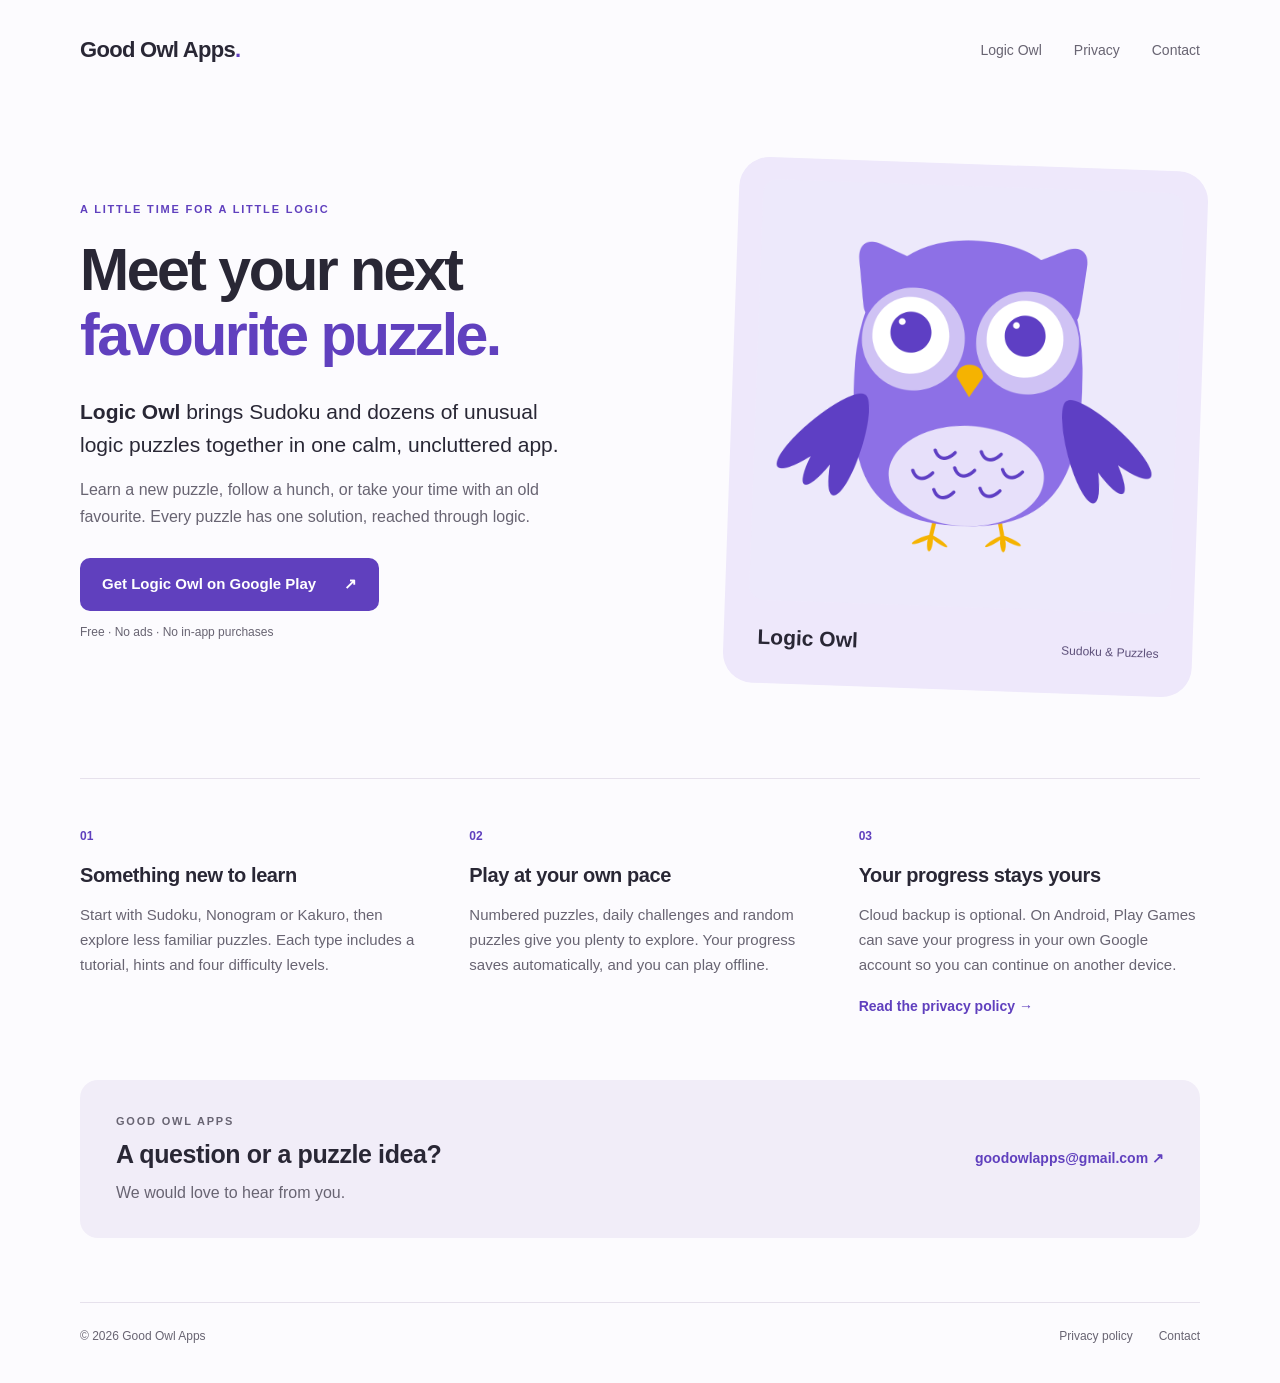
==== index.html @ fabba707 "Add Good Owl Apps website and privacy policy" ====
<!doctype html>
<html lang="en">
<head>
  <meta charset="utf-8">
  <meta name="viewport" content="width=device-width, initial-scale=1">
  <title>Good Owl Apps · Logic Owl</title>
  <meta name="description" content="Meet Logic Owl: Sudoku and dozens of logic puzzles, with offline play and optional cloud saves. Apps by Good Owl Apps.">
  <link rel="icon" href="logic-owl.png" type="image/png">
  <link rel="stylesheet" href="style.css">
</head>
<body>
  <a class="skip" href="#main">Skip to content</a>
  <header class="wrap header">
    <a class="brand" href="./">Good Owl Apps<span class="brand-dot" aria-hidden="true">.</span></a>
    <nav aria-label="Main navigation"><a href="#logic-owl">Logic Owl</a><a href="privacy.html">Privacy</a><a href="mailto:goodowlapps@gmail.com">Contact</a></nav>
  </header>
  <main id="main" class="wrap">
    <section id="logic-owl" class="hero" aria-labelledby="app-title">
      <div class="hero-copy">
        <p class="eyebrow">A little time for a little logic</p>
        <h1 id="app-title">Meet your next<br><span>favourite puzzle.</span></h1>
        <p class="lead"><strong>Logic Owl</strong> brings Sudoku and dozens of unusual logic puzzles together in one calm, uncluttered app.</p>
        <p class="intro">Learn a new puzzle, follow a hunch, or take your time with an old favourite. Every puzzle has one solution, reached through logic.</p>
        <a class="button" href="https://play.google.com/store/apps/details?id=de.goodowlapps.logicpuzzles">Get Logic Owl on Google Play <span aria-hidden="true">↗</span></a>
        <p class="small muted">Free · No ads · No in-app purchases</p>
      </div>
      <figure class="owl-card">
        <img src="logic-owl.png" alt="Logic Owl, a friendly purple owl" width="512" height="512">
        <figcaption>Logic Owl <span>Sudoku &amp; Puzzles</span></figcaption>
      </figure>
    </section>
    <section class="details" aria-label="About Logic Owl">
      <div><span class="detail-number">01</span><h2>Something new to learn</h2><p>Start with Sudoku, Nonogram or Kakuro, then explore less familiar puzzles. Each type includes a tutorial, hints and four difficulty levels.</p></div>
      <div><span class="detail-number">02</span><h2>Play at your own pace</h2><p>Numbered puzzles, daily challenges and random puzzles give you plenty to explore. Your progress saves automatically, and you can play offline.</p></div>
      <div><span class="detail-number">03</span><h2>Your progress stays yours</h2><p>Cloud backup is optional. On Android, Play Games can save your progress in your own Google account so you can continue on another device.</p><a class="text-link" href="privacy.html">Read the privacy policy <span aria-hidden="true">→</span></a></div>
    </section>
    <section class="contact" aria-labelledby="contact-title">
      <div><p class="eyebrow">Good Owl Apps</p><h2 id="contact-title">A question or a puzzle idea?</h2><p>We would love to hear from you.</p></div>
      <a class="text-link" href="mailto:goodowlapps@gmail.com">goodowlapps@gmail.com <span aria-hidden="true">↗</span></a>
    </section>
  </main>
  <footer class="wrap footer"><span>© 2026 Good Owl Apps</span><a href="privacy.html">Privacy policy</a><a href="mailto:goodowlapps@gmail.com">Contact</a></footer>
</body>
</html>
---- style.css ----
:root { color-scheme: light; --ink: #292735; --muted: #686472; --purple: #6040be; --lavender: #eee8fb; --line: #e6e1ec; }
* { box-sizing: border-box; }
html { scroll-behavior: smooth; scroll-padding-top: 30px; }
body { margin: 0; background: #fcfbfe; color: var(--ink); font-family: -apple-system, BlinkMacSystemFont, "Segoe UI", sans-serif; font-size: 16px; line-height: 1.65; }
a { color: var(--purple); text-underline-offset: 4px; }
a:focus-visible { outline: 3px solid #bc9dff; outline-offset: 6px; }
.wrap { width: min(1120px, calc(100% - 64px)); margin-inline: auto; }
.header { display: flex; align-items: center; justify-content: space-between; gap: 24px; padding-block: 32px; }
.brand { color: var(--ink); font-size: 22px; font-weight: 750; text-decoration: none; letter-spacing: -.7px; white-space: nowrap; }
.brand-dot { color: var(--purple); }
nav { display: flex; gap: 32px; }
nav a { font-size: 14px; color: var(--muted); text-decoration: none; }
nav a:hover { color: var(--purple); text-decoration: underline; }
.hero { display: grid; grid-template-columns: 1.25fr 1fr; gap: 64px; align-items: center; padding-block: 64px 88px; }
.eyebrow { color: var(--purple); text-transform: uppercase; font-size: 11px; font-weight: 750; letter-spacing: 1.8px; margin: 0 0 20px; }
h1 { font-size: clamp(40px, 4.8vw, 59px); font-weight: 760; line-height: 1.1; letter-spacing: -2.5px; margin: 0 0 28px; }
h1 span { color: var(--purple); }
.lead { font-size: 21px; line-height: 1.55; margin: 0 0 16px; max-width: 500px; }
.lead strong { font-weight: 650; }
.intro { color: var(--muted); max-width: 475px; margin: 0 0 28px; }
.button { display: inline-flex; gap: 28px; align-items: center; background: var(--purple); color: #fff; border-radius: 10px; padding: 14px 22px; font-size: 15px; font-weight: 650; text-decoration: none; }
.button:hover { background: #4c3199; }
.small { font-size: 12px; }
.muted { color: var(--muted); }
.owl-card { margin: 0; background: var(--lavender); border-radius: 30px; padding: 22px 24px 28px; transform: rotate(2deg); }
.owl-card img { display: block; width: 100%; height: auto; border-radius: 15px; }
.owl-card figcaption { display: flex; flex-wrap: wrap; align-items: baseline; justify-content: space-between; gap: 6px 14px; padding: 20px 10px 0; font-size: 21px; font-weight: 700; }
.owl-card figcaption span { font-size: 12px; color: #5c4f79; font-weight: 450; }
.details { border-top: 1px solid var(--line); display: grid; grid-template-columns: repeat(3, 1fr); gap: 48px; padding-block: 48px 60px; }
.detail-number { display: block; color: var(--purple); font-size: 12px; font-weight: 700; margin-bottom: 15px; }
h2 { font-size: 20px; line-height: 1.35; letter-spacing: -.4px; font-weight: 650; }
.details h2 { margin: 0 0 14px; }
.details p { font-size: 15px; color: var(--muted); margin: 0 0 16px; }
.text-link { font-size: 14px; font-weight: 600; text-decoration: none; }
.text-link:hover { text-decoration: underline; }
.contact { display: flex; justify-content: space-between; align-items: center; gap: 32px; background: #f1edf8; border-radius: 18px; padding: 32px 36px; margin-block: 0 64px; }
.contact .eyebrow { margin: 0 0 8px; }
.contact h2 { margin: 0 0 8px; font-size: 25px; }
.contact p { color: var(--muted); margin: 0; }
.footer { display: flex; gap: 26px; font-size: 12px; padding-block: 24px 36px; border-top: 1px solid var(--line); color: var(--muted); }
.footer span { margin-right: auto; }
.footer a { color: var(--muted); text-decoration: none; }
.footer a:hover { text-decoration: underline; }
.skip { position: fixed; top: -80px; left: 20px; background: #fff; padding: 10px 16px; z-index: 10; }
.skip:focus { top: 10px; }
.document { max-width: 750px; padding-block: 40px 72px; }
.document h1 { font-size: 44px; }
.document h2 { margin-top: 35px; }
.document p { color: #4e4b57; }
.document .eyebrow { color: var(--purple); }
@media (max-width: 760px) {
  .wrap { width: calc(100% - 36px); }
  .header { flex-wrap: wrap; padding-block: 22px; gap: 14px; }
  nav { gap: 24px; }
  .hero { grid-template-columns: 1fr; gap: 34px; padding-block: 28px 50px; }
  h1 { font-size: 44px; letter-spacing: -1.8px; }
  .lead { font-size: 19px; }
  .owl-card { max-width: 400px; width: calc(100% - 14px); margin-inline: auto; transform: rotate(1deg); }
  .details { grid-template-columns: 1fr; gap: 32px; padding-block: 32px 40px; }
  .contact { flex-direction: column; align-items: flex-start; padding: 26px; margin-bottom: 42px; gap: 20px; }
  .contact h2 { font-size: 23px; }
  .footer { flex-wrap: wrap; gap: 14px 24px; }
  .footer span { width: 100%; }
  .document h1 { font-size: 36px; }
}
@media (prefers-reduced-motion: reduce) { html { scroll-behavior: auto; } }
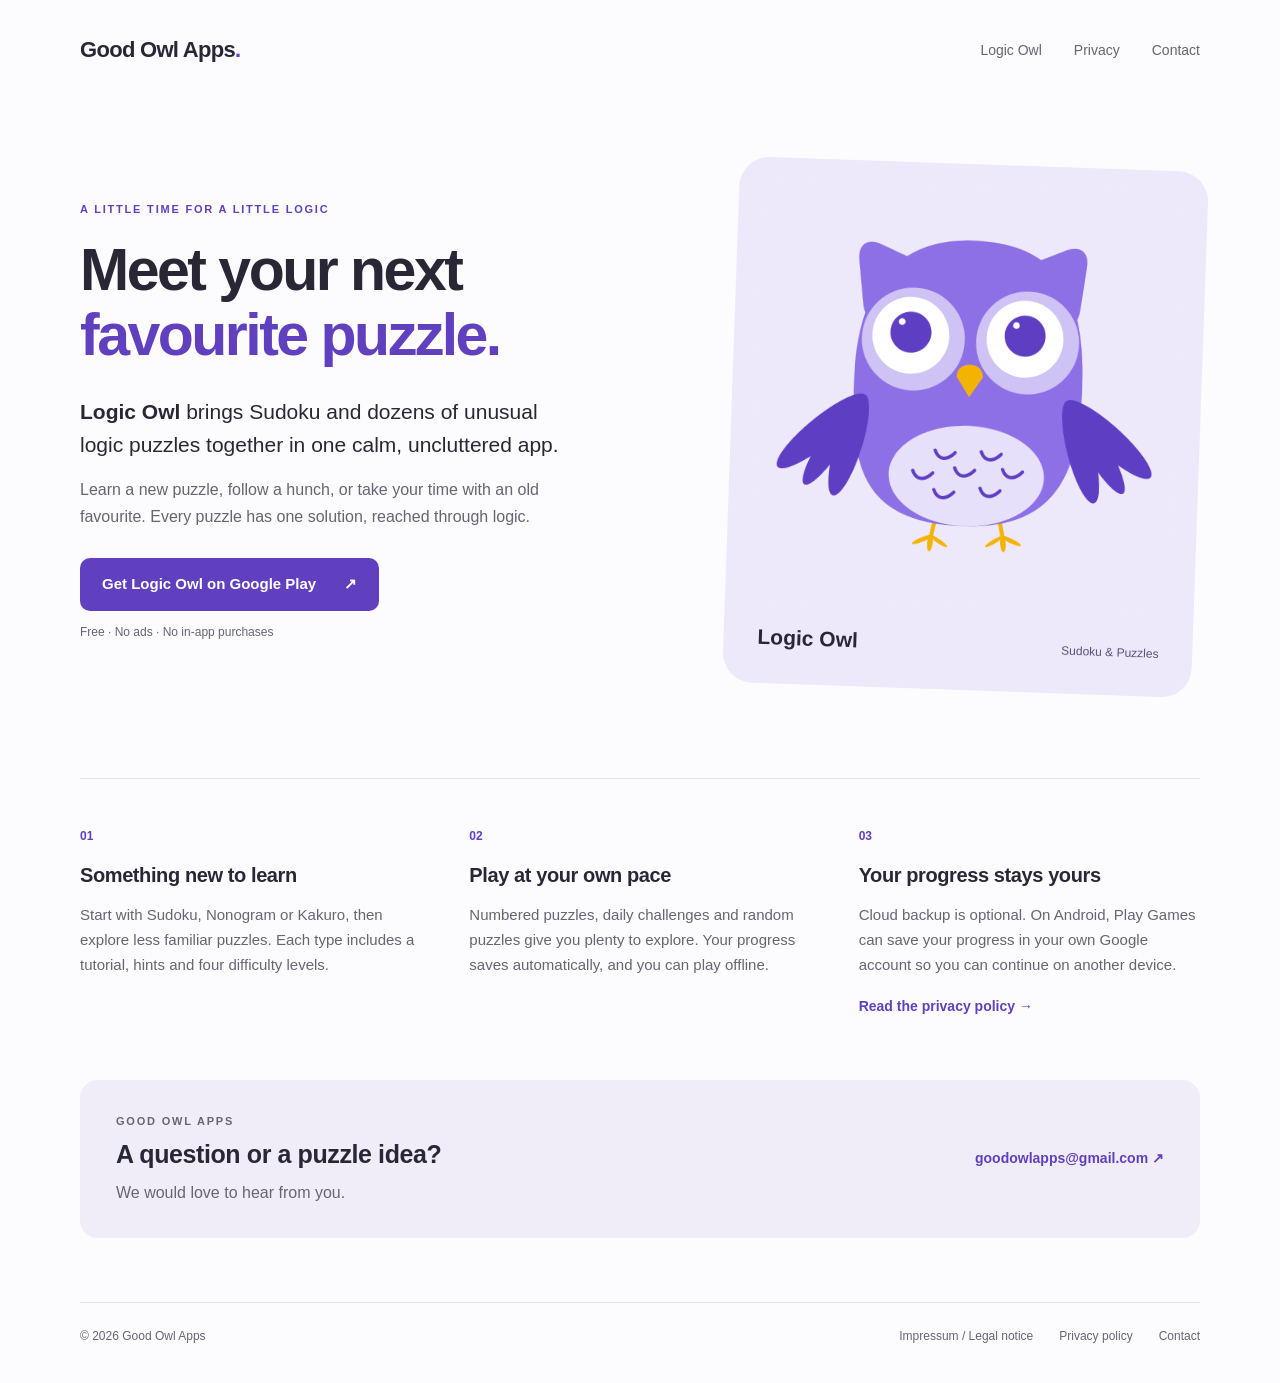
==== commit 671b88c3: "Add legal notice, website privacy details and Google verification" ====
--- a/index.html
+++ b/index.html
@@ -3,6 +3,7 @@
 <head>
   <meta charset="utf-8">
   <meta name="viewport" content="width=device-width, initial-scale=1">
+  <meta name="google-site-verification" content="zi-N37IOgFQKY7EE-RjC2Cdn187cPZG93VJIesh0D1U">
   <title>Good Owl Apps · Logic Owl</title>
   <meta name="description" content="Meet Logic Owl: Sudoku and dozens of logic puzzles, with offline play and optional cloud saves. Apps by Good Owl Apps.">
   <link rel="icon" href="logic-owl.png" type="image/png">
@@ -39,6 +40,6 @@
       <a class="text-link" href="mailto:goodowlapps@gmail.com">goodowlapps@gmail.com <span aria-hidden="true">↗</span></a>
     </section>
   </main>
-  <footer class="wrap footer"><span>© 2026 Good Owl Apps</span><a href="privacy.html">Privacy policy</a><a href="mailto:goodowlapps@gmail.com">Contact</a></footer>
+  <footer class="wrap footer"><span>© 2026 Good Owl Apps</span><a href="impressum.html">Impressum / Legal notice</a><a href="privacy.html">Privacy policy</a><a href="mailto:goodowlapps@gmail.com">Contact</a></footer>
 </body>
 </html>
